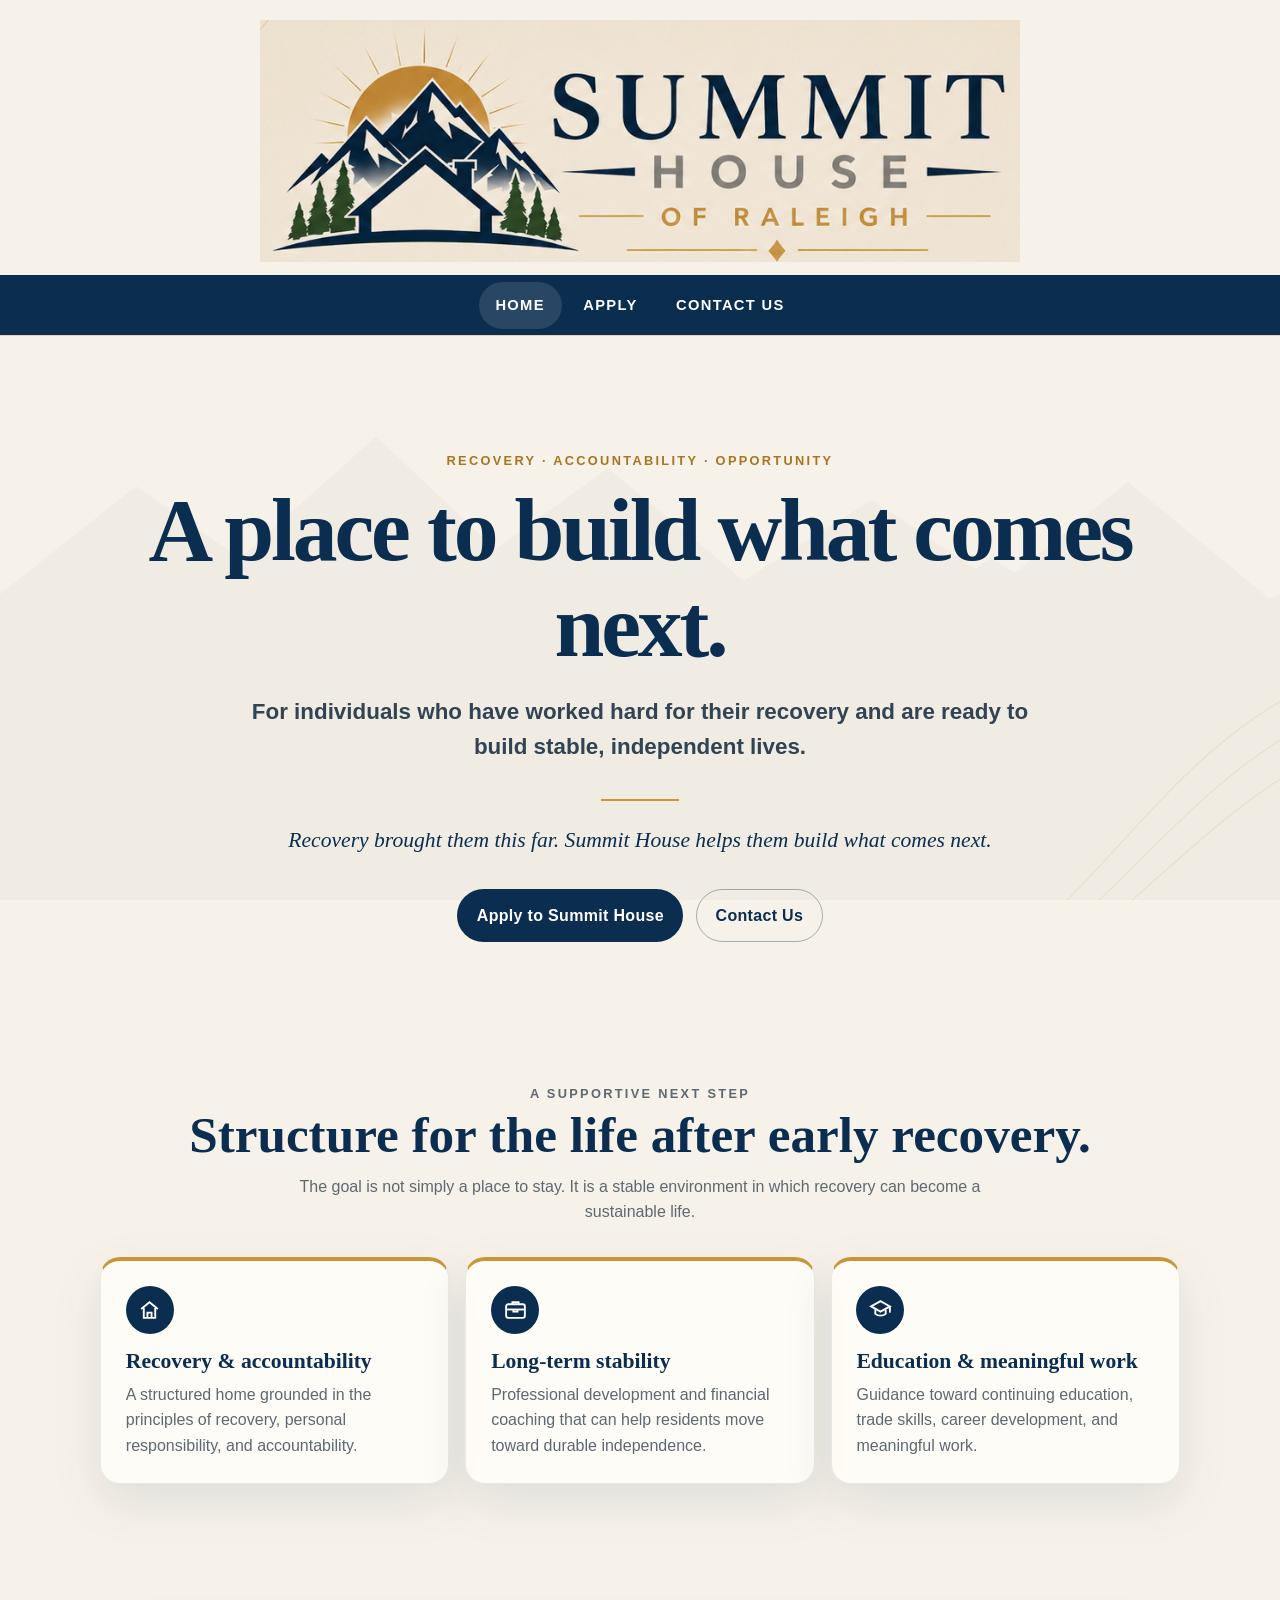
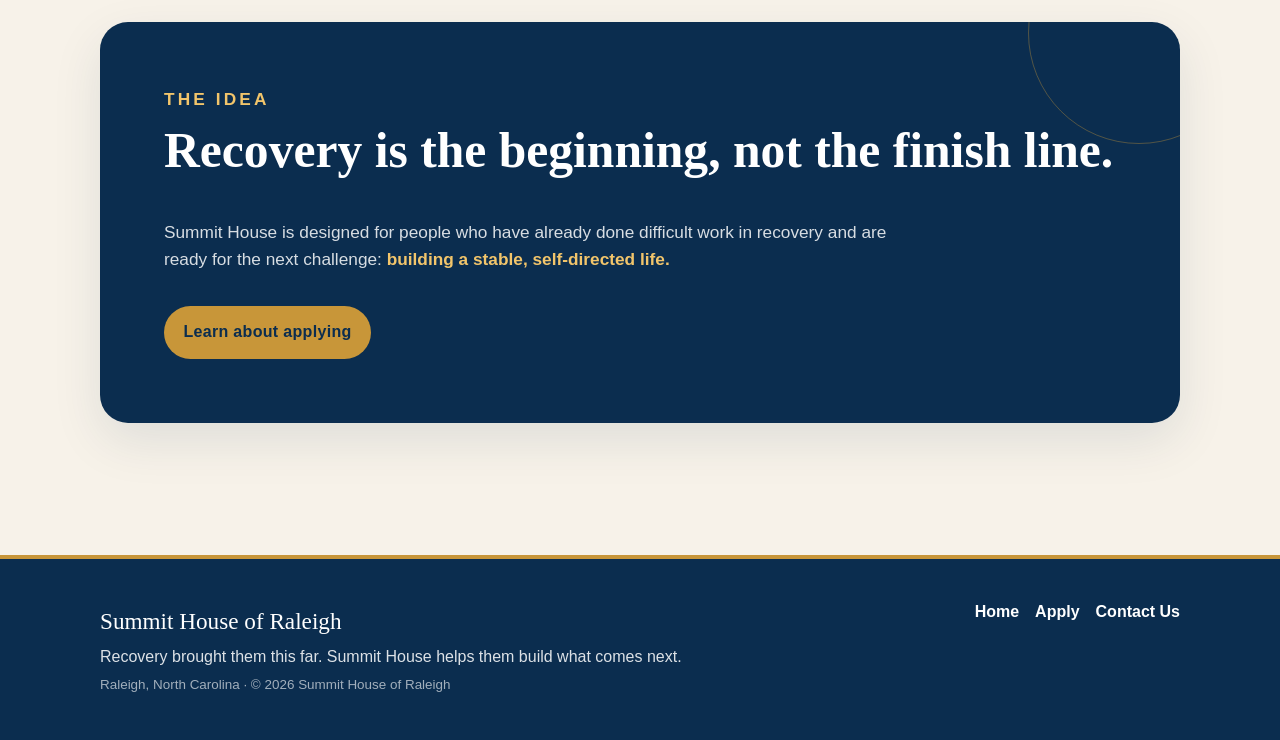
==== index.html @ 17d5e5f1 "Add files via upload" ====
<!doctype html>
<html lang="en">
<head>
  <meta charset="utf-8">
  <meta name="viewport" content="width=device-width, initial-scale=1">
  <title>Summit House of Raleigh | A Place to Build What Comes Next</title>
  <meta name="description" content="Summit House of Raleigh offers structured sober living for people who have worked hard for their recovery and are ready to build stable, independent lives.">
  <link rel="icon" href="assets/favicon.svg" type="image/svg+xml">
  <link rel="stylesheet" href="styles.css">
</head>
<body>
<a class="skip-link" href="#main">Skip to content</a>
<header class="site-header">
  <div class="brand-wrap">
    <a href="index.html" aria-label="Summit House of Raleigh home">
      <img class="brand-logo" src="assets/summit-house-logo.png" alt="Summit House of Raleigh">
    </a>
  </div>
  <div class="nav-shell">
    <nav class="nav" aria-label="Primary navigation">
      <a href="index.html" aria-current="page">Home</a>
      <a href="apply.html" >Apply</a>
      <a href="contact.html" >Contact Us</a>
    </nav>
  </div>
</header>

<main id="main">
  <section class="hero">
    <p class="eyebrow">Recovery · Accountability · Opportunity</p>
    <h1>A place to build what comes next.</h1>
    <p class="lead"><strong>For individuals who have worked hard for their recovery and are ready to build stable, independent lives.</strong></p>
    <p class="hero-quote">Recovery brought them this far. Summit House helps them build what comes next.</p>
    <div class="actions">
      <a class="button" href="apply.html">Apply to Summit House</a>
      <a class="button secondary" href="contact.html">Contact Us</a>
    </div>
  </section>

  <section class="section" aria-labelledby="support-title">
    <div class="section-title">
      <p class="eyebrow">A supportive next step</p>
      <h2 id="support-title">Structure for the life after early recovery.</h2>
      <p>The goal is not simply a place to stay. It is a stable environment in which recovery can become a sustainable life.</p>
    </div>

    <div class="cards">
      <article class="card">
        <div class="card-icon" aria-hidden="true">
          <svg viewBox="0 0 24 24" fill="none" stroke="currentColor" stroke-width="1.8"><path d="M4 11.5 12 5l8 6.5"/><path d="M6.5 10.5V20h11V10.5"/><path d="M10 20v-5h4v5"/></svg>
        </div>
        <h3>Recovery & accountability</h3>
        <p>A structured home grounded in the principles of recovery, personal responsibility, and accountability.</p>
      </article>

      <article class="card">
        <div class="card-icon" aria-hidden="true">
          <svg viewBox="0 0 24 24" fill="none" stroke="currentColor" stroke-width="1.8"><path d="M9 7V5h6v2"/><rect x="3" y="7" width="18" height="13" rx="2"/><path d="M3 12h18"/><path d="M10 12v2h4v-2"/></svg>
        </div>
        <h3>Long-term stability</h3>
        <p>Professional development and financial coaching that can help residents move toward durable independence.</p>
      </article>

      <article class="card">
        <div class="card-icon" aria-hidden="true">
          <svg viewBox="0 0 24 24" fill="none" stroke="currentColor" stroke-width="1.8"><path d="m3 9 9-5 9 5-9 5-9-5Z"/><path d="M7 12v4.2c2.8 2.2 7.2 2.2 10 0V12"/><path d="M21 9v6"/></svg>
        </div>
        <h3>Education & meaningful work</h3>
        <p>Guidance toward continuing education, trade skills, career development, and meaningful work.</p>
      </article>
    </div>
  </section>

  <section class="section">
    <div class="statement">
      <p class="eyebrow" style="color:#f2c56b">The idea</p>
      <h2>Recovery is the beginning, not the finish line.</h2>
      <p>Summit House is designed for people who have already done difficult work in recovery and are ready for the next challenge: <strong>building a stable, self-directed life.</strong></p>
      <div class="actions" style="justify-content:flex-start">
        <a class="button" style="background:#c89639;color:#0b2d4f" href="apply.html">Learn about applying</a>
      </div>
    </div>
  </section>
</main>
<footer class="site-footer">
  <div class="footer-inner">
    <div>
      <p class="footer-brand">Summit House of Raleigh</p>
      <p>Recovery brought them this far. Summit House helps them build what comes next.</p>
      <p class="smallprint">Raleigh, North Carolina · © 2026 Summit House of Raleigh</p>
    </div>
    <div class="footer-links">
      <a href="index.html">Home</a>
      <a href="apply.html">Apply</a>
      <a href="contact.html">Contact Us</a>
    </div>
  </div>
</footer>

<script src="script.js"></script>
</body>
</html>
---- styles.css ----
:root {
  --navy: #0b2d4f;
  --navy-2: #163f65;
  --gold: #c89639;
  --gold-dark: #a77521;
  --cream: #f7f2e9;
  --paper: #fffdf8;
  --green: #2f5a3a;
  --ink: #172536;
  --muted: #5d6872;
  --line: rgba(11, 45, 79, .13);
  --shadow: 0 18px 50px rgba(11,45,79,.10);
  --radius: 20px;
  --max: 1120px;
}

* { box-sizing: border-box; }

html { scroll-behavior: smooth; }

body {
  margin: 0;
  color: var(--ink);
  background: var(--cream) url("assets/brand-background.svg") center top / cover fixed;
  font-family: ui-sans-serif, -apple-system, BlinkMacSystemFont, "Segoe UI", Arial, sans-serif;
  line-height: 1.6;
}

img { max-width: 100%; display: block; }

a { color: inherit; }

.skip-link {
  position: absolute;
  left: -9999px;
  top: 0;
  z-index: 1000;
  background: var(--navy);
  color: white;
  padding: .7rem 1rem;
}
.skip-link:focus { left: .5rem; top: .5rem; }

.site-header {
  background: rgba(247,242,233,.94);
  backdrop-filter: blur(8px);
  border-bottom: 1px solid rgba(200,150,57,.34);
}

.brand-wrap {
  max-width: var(--max);
  margin: 0 auto;
  padding: 1.25rem 1.25rem .8rem;
}

.brand-logo {
  width: min(760px, 94vw);
  margin: 0 auto;
  mix-blend-mode: multiply;
}

.nav-shell {
  border-top: 1px solid rgba(11,45,79,.08);
  background: var(--navy);
}

.nav {
  max-width: var(--max);
  margin: 0 auto;
  display: flex;
  align-items: center;
  justify-content: center;
  gap: .3rem;
  padding: .35rem 1rem;
}

.nav a {
  color: white;
  text-decoration: none;
  font-size: .92rem;
  font-weight: 750;
  letter-spacing: .09em;
  text-transform: uppercase;
  padding: .75rem 1.05rem;
  border-radius: 999px;
}

.nav a:hover,
.nav a:focus-visible,
.nav a[aria-current="page"] {
  background: rgba(255,255,255,.12);
  outline: none;
}

.hero {
  max-width: var(--max);
  margin: 0 auto;
  padding: clamp(4rem, 9vw, 7.5rem) 1.25rem 4.6rem;
  text-align: center;
}

.eyebrow {
  margin: 0 0 .65rem;
  color: var(--gold-dark);
  font-size: .8rem;
  font-weight: 850;
  letter-spacing: .18em;
  text-transform: uppercase;
}

h1, h2, h3 {
  font-family: Georgia, "Times New Roman", serif;
  color: var(--navy);
  line-height: 1.08;
}

h1 {
  font-size: clamp(2.55rem, 7vw, 5.8rem);
  letter-spacing: -.035em;
  margin: 0 auto 1.15rem;
  max-width: 990px;
}

.hero .lead {
  max-width: 790px;
  margin: 0 auto;
  font-size: clamp(1.08rem, 2.2vw, 1.4rem);
  color: #324353;
}

.hero-quote {
  max-width: 760px;
  margin: 2.1rem auto 0;
  padding-top: 1.5rem;
  position: relative;
  font-family: Georgia, "Times New Roman", serif;
  font-size: clamp(1.12rem, 2vw, 1.35rem);
  font-style: italic;
  color: var(--navy);
}
.hero-quote:before {
  content: "";
  position: absolute;
  width: 78px;
  height: 2px;
  background: var(--gold);
  top: 0;
  left: calc(50% - 39px);
}

.actions {
  display: flex;
  flex-wrap: wrap;
  justify-content: center;
  gap: .8rem;
  margin-top: 2rem;
}

.button {
  display: inline-flex;
  justify-content: center;
  align-items: center;
  min-height: 46px;
  padding: .78rem 1.15rem;
  border-radius: 999px;
  border: 1px solid transparent;
  background: var(--navy);
  color: white;
  text-decoration: none;
  font-weight: 800;
  letter-spacing: .02em;
  cursor: pointer;
}
.button:hover, .button:focus-visible { background: var(--navy-2); outline: 3px solid rgba(200,150,57,.28); }
.button.secondary { background: transparent; color: var(--navy); border-color: rgba(11,45,79,.35); }
.button.secondary:hover { background: rgba(11,45,79,.06); }

.section {
  max-width: var(--max);
  margin: 0 auto;
  padding: 4.3rem 1.25rem;
}

.section.narrow { max-width: 850px; }

.section-title {
  text-align: center;
  margin: 0 0 2rem;
}

.section-title h2 {
  font-size: clamp(2rem, 4vw, 3.25rem);
  margin: .15rem 0 .7rem;
}
.section-title p { max-width: 720px; margin: 0 auto; color: var(--muted); }

.cards {
  display: grid;
  grid-template-columns: repeat(3, 1fr);
  gap: 1rem;
}

.card {
  background: rgba(255,253,248,.88);
  border: 1px solid rgba(11,45,79,.09);
  border-top: 4px solid var(--gold);
  border-radius: var(--radius);
  padding: 1.55rem;
  box-shadow: var(--shadow);
}

.card-icon {
  width: 48px;
  height: 48px;
  display: grid;
  place-items: center;
  border-radius: 50%;
  background: var(--navy);
  color: white;
  margin-bottom: 1rem;
}
.card-icon svg { width: 25px; height: 25px; }

.card h3 { font-size: 1.35rem; margin: 0 0 .55rem; }
.card p { margin: 0; color: var(--muted); }

.statement {
  background: var(--navy);
  color: white;
  border-radius: 28px;
  padding: clamp(2rem, 5vw, 4rem);
  box-shadow: var(--shadow);
  position: relative;
  overflow: hidden;
}
.statement:after {
  content: "";
  position: absolute;
  width: 220px;
  height: 220px;
  border: 1px solid rgba(200,150,57,.38);
  border-radius: 50%;
  right: -70px;
  top: -100px;
}
.statement h2 { color: white; margin-top: 0; font-size: clamp(2rem, 4vw, 3.1rem); }
.statement p { color: rgba(255,255,255,.84); max-width: 760px; font-size: 1.08rem; }
.statement strong { color: #f2c56b; }

.split {
  display: grid;
  grid-template-columns: 1.05fr .95fr;
  gap: 2rem;
  align-items: start;
}

.panel {
  background: rgba(255,253,248,.88);
  border: 1px solid rgba(11,45,79,.10);
  border-radius: var(--radius);
  padding: clamp(1.4rem, 3vw, 2rem);
  box-shadow: var(--shadow);
}

.panel h2 { margin-top: 0; font-size: 2rem; }

.check-list {
  list-style: none;
  padding: 0;
  margin: 1.4rem 0 0;
}
.check-list li {
  position: relative;
  padding: .7rem 0 .7rem 2rem;
  border-bottom: 1px solid var(--line);
}
.check-list li:last-child { border-bottom: 0; }
.check-list li:before {
  content: "✓";
  position: absolute;
  left: 0;
  top: .68rem;
  width: 1.35rem;
  height: 1.35rem;
  border-radius: 50%;
  background: rgba(47,90,58,.12);
  color: var(--green);
  display: grid;
  place-items: center;
  font-weight: 900;
}

.note {
  background: rgba(200,150,57,.10);
  border-left: 4px solid var(--gold);
  padding: 1rem 1.1rem;
  border-radius: 0 12px 12px 0;
  color: #4a5158;
  font-size: .94rem;
}

form {
  display: grid;
  gap: 1rem;
}

.field { display: grid; gap: .38rem; }
label { color: var(--navy); font-weight: 750; font-size: .94rem; }
input, select, textarea {
  width: 100%;
  border: 1px solid rgba(11,45,79,.22);
  background: white;
  color: var(--ink);
  border-radius: 11px;
  padding: .78rem .85rem;
  font: inherit;
}
textarea { min-height: 130px; resize: vertical; }
input:focus, select:focus, textarea:focus {
  outline: 3px solid rgba(200,150,57,.24);
  border-color: var(--gold-dark);
}

.form-grid {
  display: grid;
  grid-template-columns: 1fr 1fr;
  gap: 1rem;
}

.form-status {
  display: none;
  margin: .25rem 0 0;
  padding: .8rem 1rem;
  border-radius: 10px;
  background: rgba(11,45,79,.07);
  color: var(--navy);
}
.form-status.show { display: block; }

.contact-cards {
  display: grid;
  grid-template-columns: repeat(2, 1fr);
  gap: 1rem;
}
.contact-card a { color: var(--navy); font-weight: 800; text-decoration-thickness: 1px; }

.site-footer {
  margin-top: 4rem;
  background: var(--navy);
  color: rgba(255,255,255,.86);
  border-top: 4px solid var(--gold);
}
.footer-inner {
  max-width: var(--max);
  margin: 0 auto;
  padding: 2.5rem 1.25rem;
  display: grid;
  grid-template-columns: 1.25fr .75fr;
  gap: 2rem;
}
.footer-brand {
  font-family: Georgia, "Times New Roman", serif;
  color: white;
  font-size: 1.45rem;
  margin: 0 0 .35rem;
}
.footer-inner p { margin: .25rem 0; }
.footer-links { display: flex; gap: 1rem; justify-content: flex-end; align-items: start; flex-wrap: wrap; }
.footer-links a { color: white; text-decoration: none; font-weight: 700; }
.footer-links a:hover { text-decoration: underline; }

.smallprint {
  font-size: .84rem;
  color: rgba(255,255,255,.62);
}

@media (max-width: 780px) {
  .brand-wrap { padding-top: .8rem; }
  .nav { justify-content: space-around; gap: 0; }
  .nav a { padding: .65rem .7rem; font-size: .78rem; }
  .hero { padding-top: 3.5rem; }
  .cards, .split, .contact-cards, .footer-inner { grid-template-columns: 1fr; }
  .footer-links { justify-content: flex-start; }
  .form-grid { grid-template-columns: 1fr; }
}
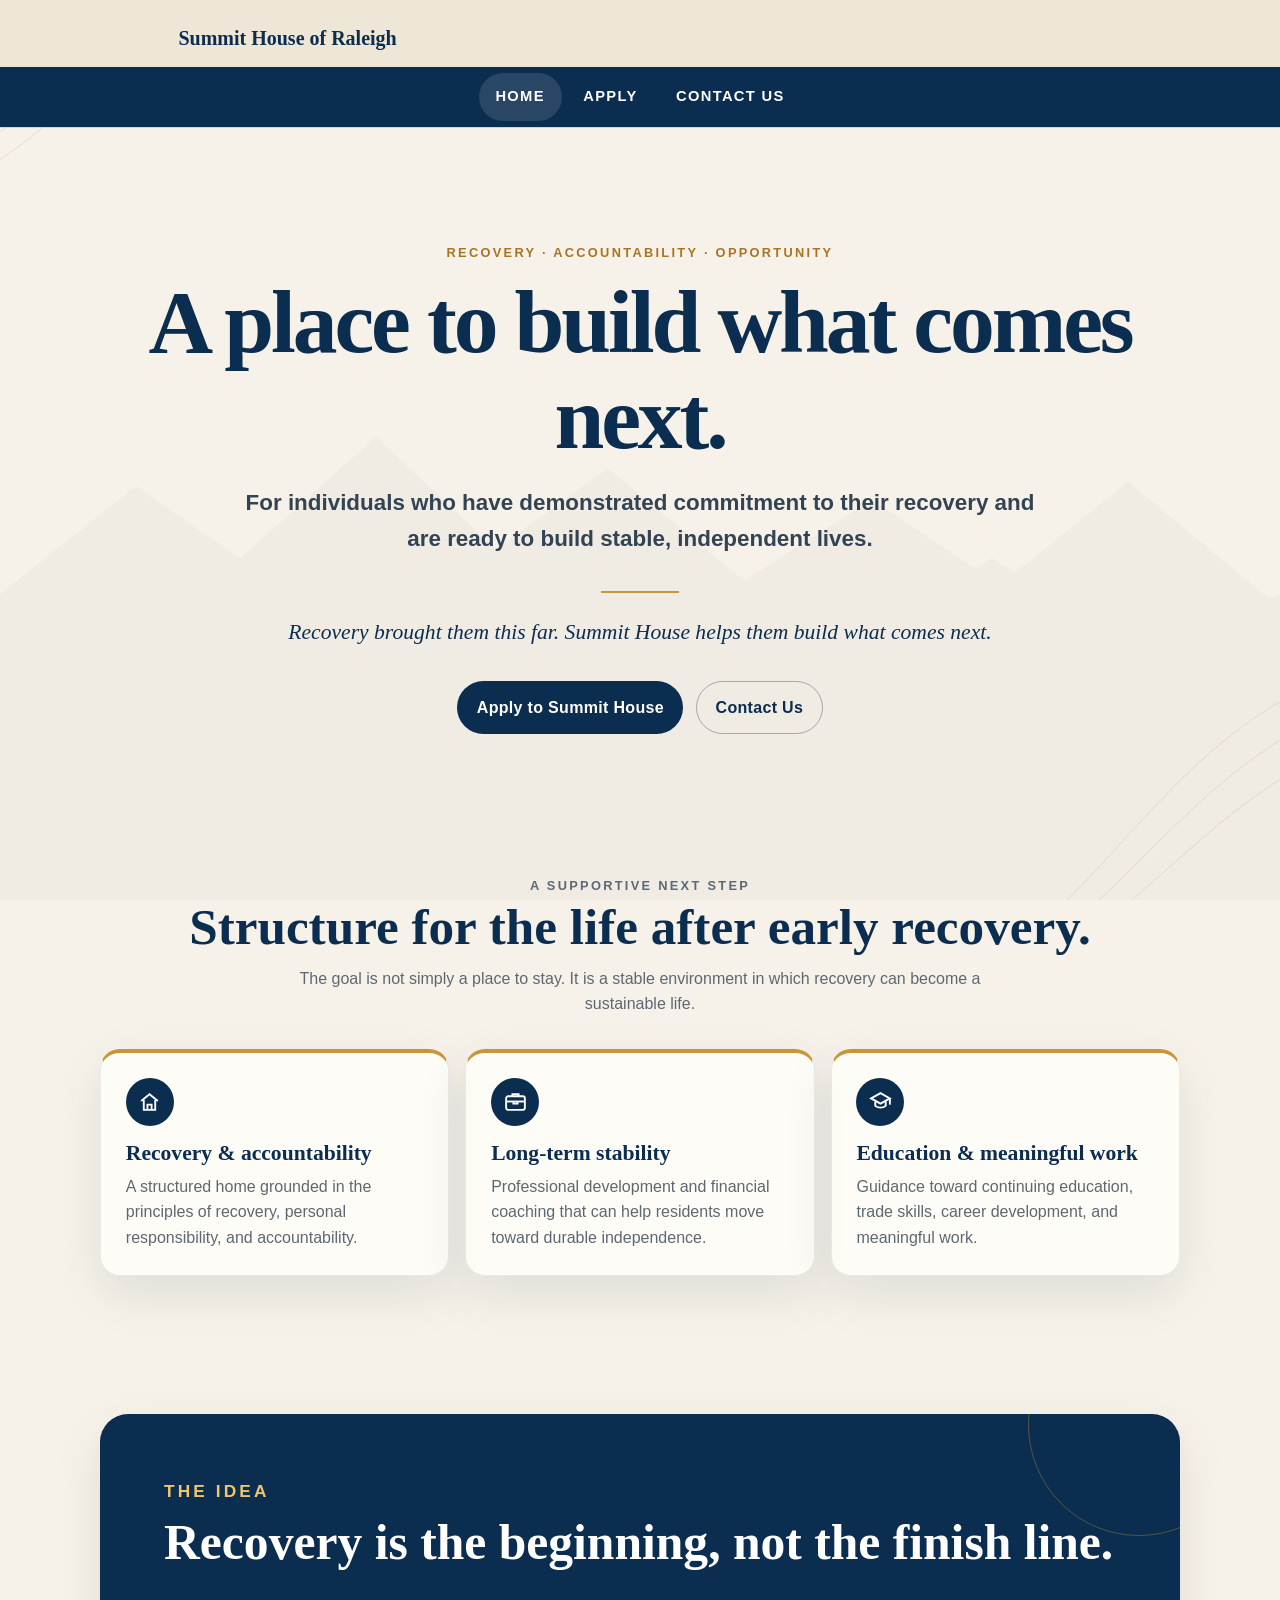
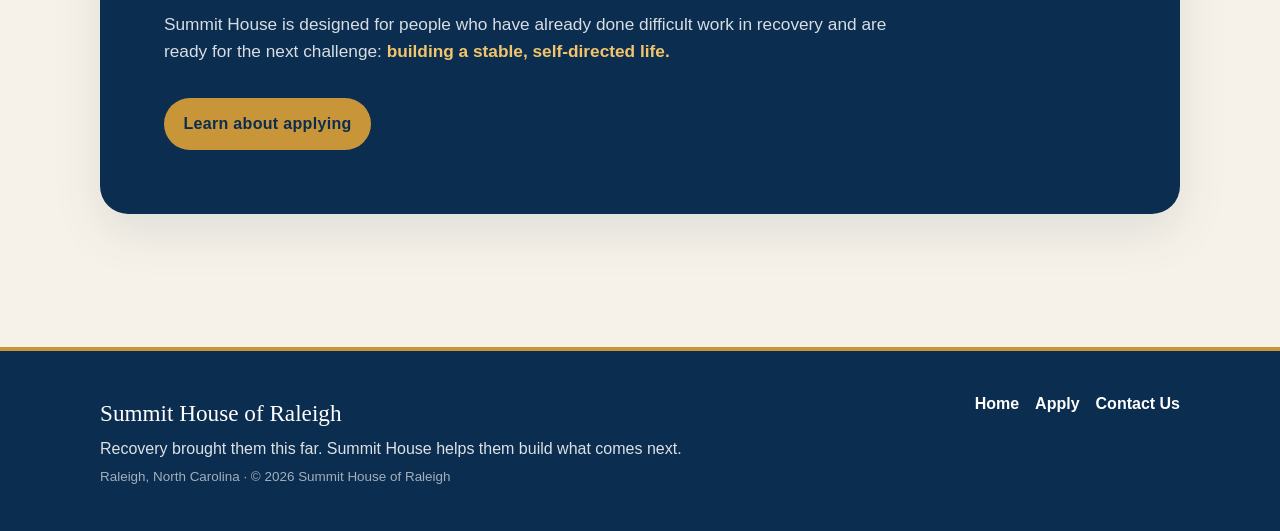
==== commit 0c9217ca: "Use small logo + site title in header; update header styles\n\nCo-authored-by: Copilot <223556219+Co" ====
--- a/index.html
+++ b/index.html
@@ -12,8 +12,9 @@
 <a class="skip-link" href="#main">Skip to content</a>
 <header class="site-header">
   <div class="brand-wrap">
-    <a href="index.html" aria-label="Summit House of Raleigh home">
-      <img class="brand-logo" src="assets/summit-house-logo.png" alt="Summit House of Raleigh">
+    <a href="index.html" aria-label="Summit House of Raleigh home" class="brand-link">
+      <img class="brand-mark" src="assets/logo.png" alt="">
+      <span class="brand-name">Summit House of Raleigh</span>
     </a>
   </div>
   <div class="nav-shell">
@@ -29,7 +30,7 @@
   <section class="hero">
     <p class="eyebrow">Recovery · Accountability · Opportunity</p>
     <h1>A place to build what comes next.</h1>
-    <p class="lead"><strong>For individuals who have worked hard for their recovery and are ready to build stable, independent lives.</strong></p>
+    <p class="lead"><strong>For individuals who have demonstrated commitment to their recovery and are ready to build stable, independent lives.</strong></p>
     <p class="hero-quote">Recovery brought them this far. Summit House helps them build what comes next.</p>
     <div class="actions">
       <a class="button" href="apply.html">Apply to Summit House</a>
--- a/styles.css
+++ b/styles.css
@@ -43,7 +43,7 @@
 .skip-link:focus { left: .5rem; top: .5rem; }
 
 .site-header {
-  background: rgba(247,242,233,.94);
+  background: transparent;
   backdrop-filter: blur(8px);
   border-bottom: 1px solid rgba(200,150,57,.34);
 }
@@ -52,12 +52,49 @@
   max-width: var(--max);
   margin: 0 auto;
   padding: 1.25rem 1.25rem .8rem;
+  position: relative;
+  z-index: 0;
+}
+.brand-wrap::before {
+  content: "";
+  position: absolute;
+  left: 50%;
+  transform: translateX(-50%);
+  top: 0;
+  bottom: 0;
+  width: 100vw;
+  background: #eee6d6;
+  z-index: -1;
 }
 
 .brand-logo {
   width: min(760px, 94vw);
   margin: 0 auto;
   mix-blend-mode: multiply;
+}
+
+.brand-link {
+  display: inline-flex;
+  align-items: center;
+  gap: .9rem;
+  text-decoration: none;
+  color: inherit;
+}
+.brand-mark {
+  width: 64px;
+  height: auto;
+  display: block;
+}
+.brand-name {
+  font-family: Georgia, "Times New Roman", serif;
+  font-size: 1.25rem;
+  color: var(--navy);
+  font-weight: 700;
+}
+
+@media (max-width: 780px) {
+  .brand-mark { width: 48px; }
+  .brand-name { font-size: 1.05rem; }
 }
 
 .nav-shell {
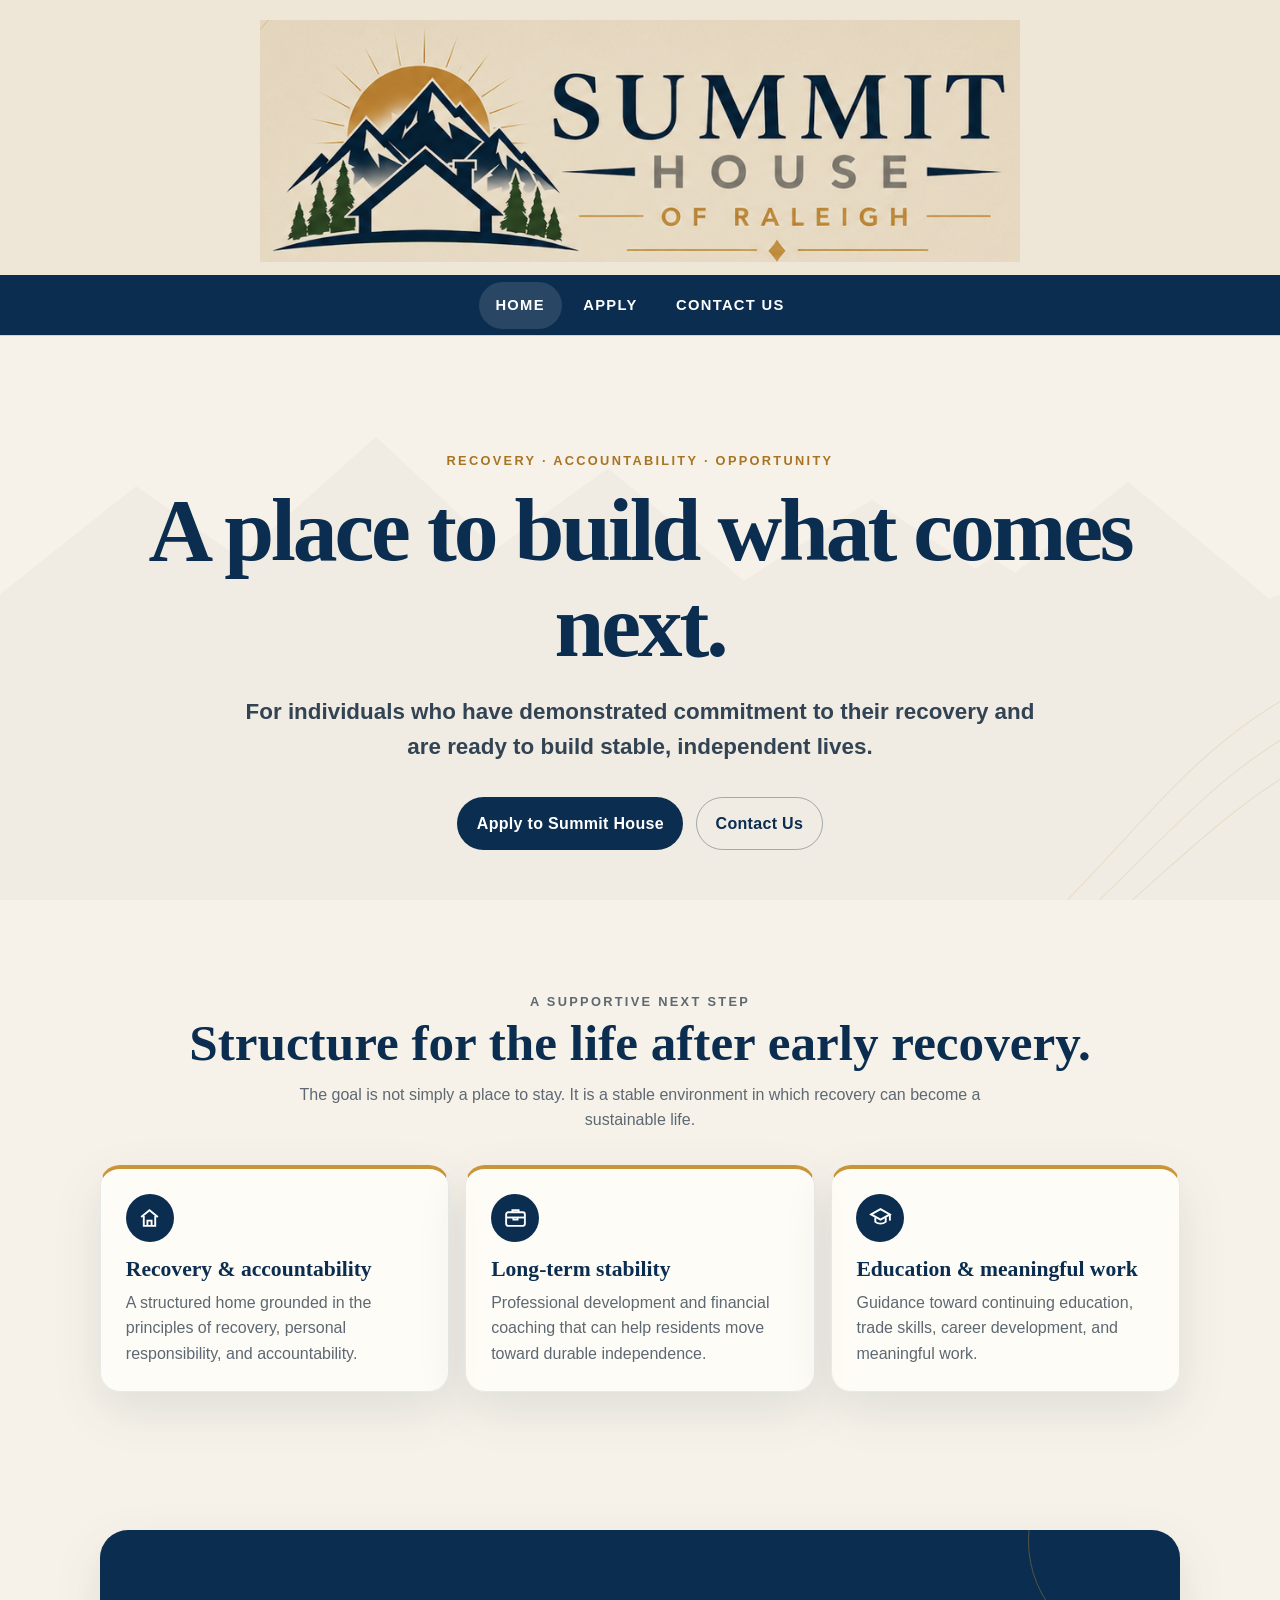
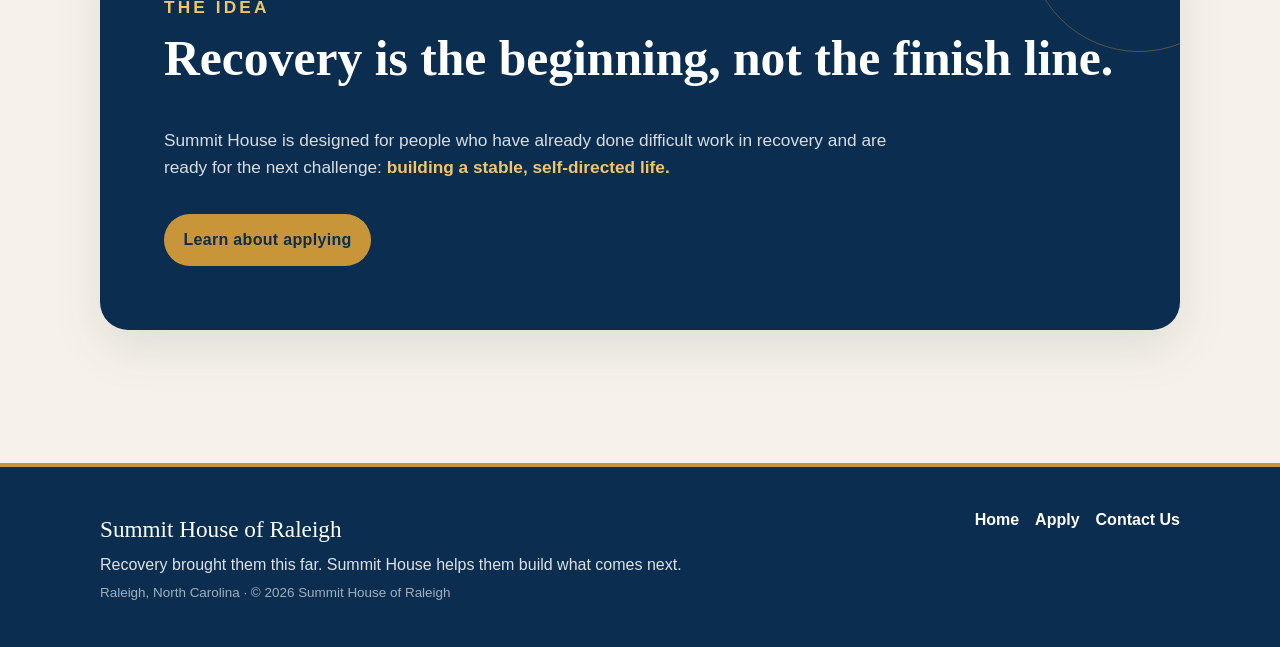
==== commit 97a80d69: "Scale down header logo to ~70% (45px desktop, 40px mobile)\n\nCo-authored-by: Copilot <223556219+Cop" ====
--- a/index.html
+++ b/index.html
@@ -12,9 +12,8 @@
 <a class="skip-link" href="#main">Skip to content</a>
 <header class="site-header">
   <div class="brand-wrap">
-    <a href="index.html" aria-label="Summit House of Raleigh home" class="brand-link">
-      <img class="brand-mark" src="assets/logo.png" alt="">
-      <span class="brand-name">Summit House of Raleigh</span>
+    <a href="index.html" aria-label="Summit House of Raleigh home">
+      <img class="brand-logo" src="assets/summit-house-logo.png" alt="Summit House of Raleigh">
     </a>
   </div>
   <div class="nav-shell">
@@ -31,7 +30,6 @@
     <p class="eyebrow">Recovery · Accountability · Opportunity</p>
     <h1>A place to build what comes next.</h1>
     <p class="lead"><strong>For individuals who have demonstrated commitment to their recovery and are ready to build stable, independent lives.</strong></p>
-    <p class="hero-quote">Recovery brought them this far. Summit House helps them build what comes next.</p>
     <div class="actions">
       <a class="button" href="apply.html">Apply to Summit House</a>
       <a class="button secondary" href="contact.html">Contact Us</a>
--- a/styles.css
+++ b/styles.css
@@ -73,28 +73,30 @@
   mix-blend-mode: multiply;
 }
 
+/* Header brand layout: small mark + large title */
 .brand-link {
   display: inline-flex;
   align-items: center;
-  gap: .9rem;
+  gap: 1rem;
   text-decoration: none;
   color: inherit;
 }
 .brand-mark {
-  width: 64px;
+  width: 45px; /* ~70% of previous 64px */
   height: auto;
   display: block;
 }
 .brand-name {
   font-family: Georgia, "Times New Roman", serif;
-  font-size: 1.25rem;
+  font-size: clamp(1.8rem, 4vw, 3.8rem);
   color: var(--navy);
-  font-weight: 700;
+  font-weight: 800;
+  line-height: 1;
 }
 
 @media (max-width: 780px) {
-  .brand-mark { width: 48px; }
-  .brand-name { font-size: 1.05rem; }
+  .brand-mark { width: 40px; /* ~70% of previous 56px */ }
+  .brand-name { font-size: clamp(1.4rem, 6vw, 2.4rem); }
 }
 
 .nav-shell {
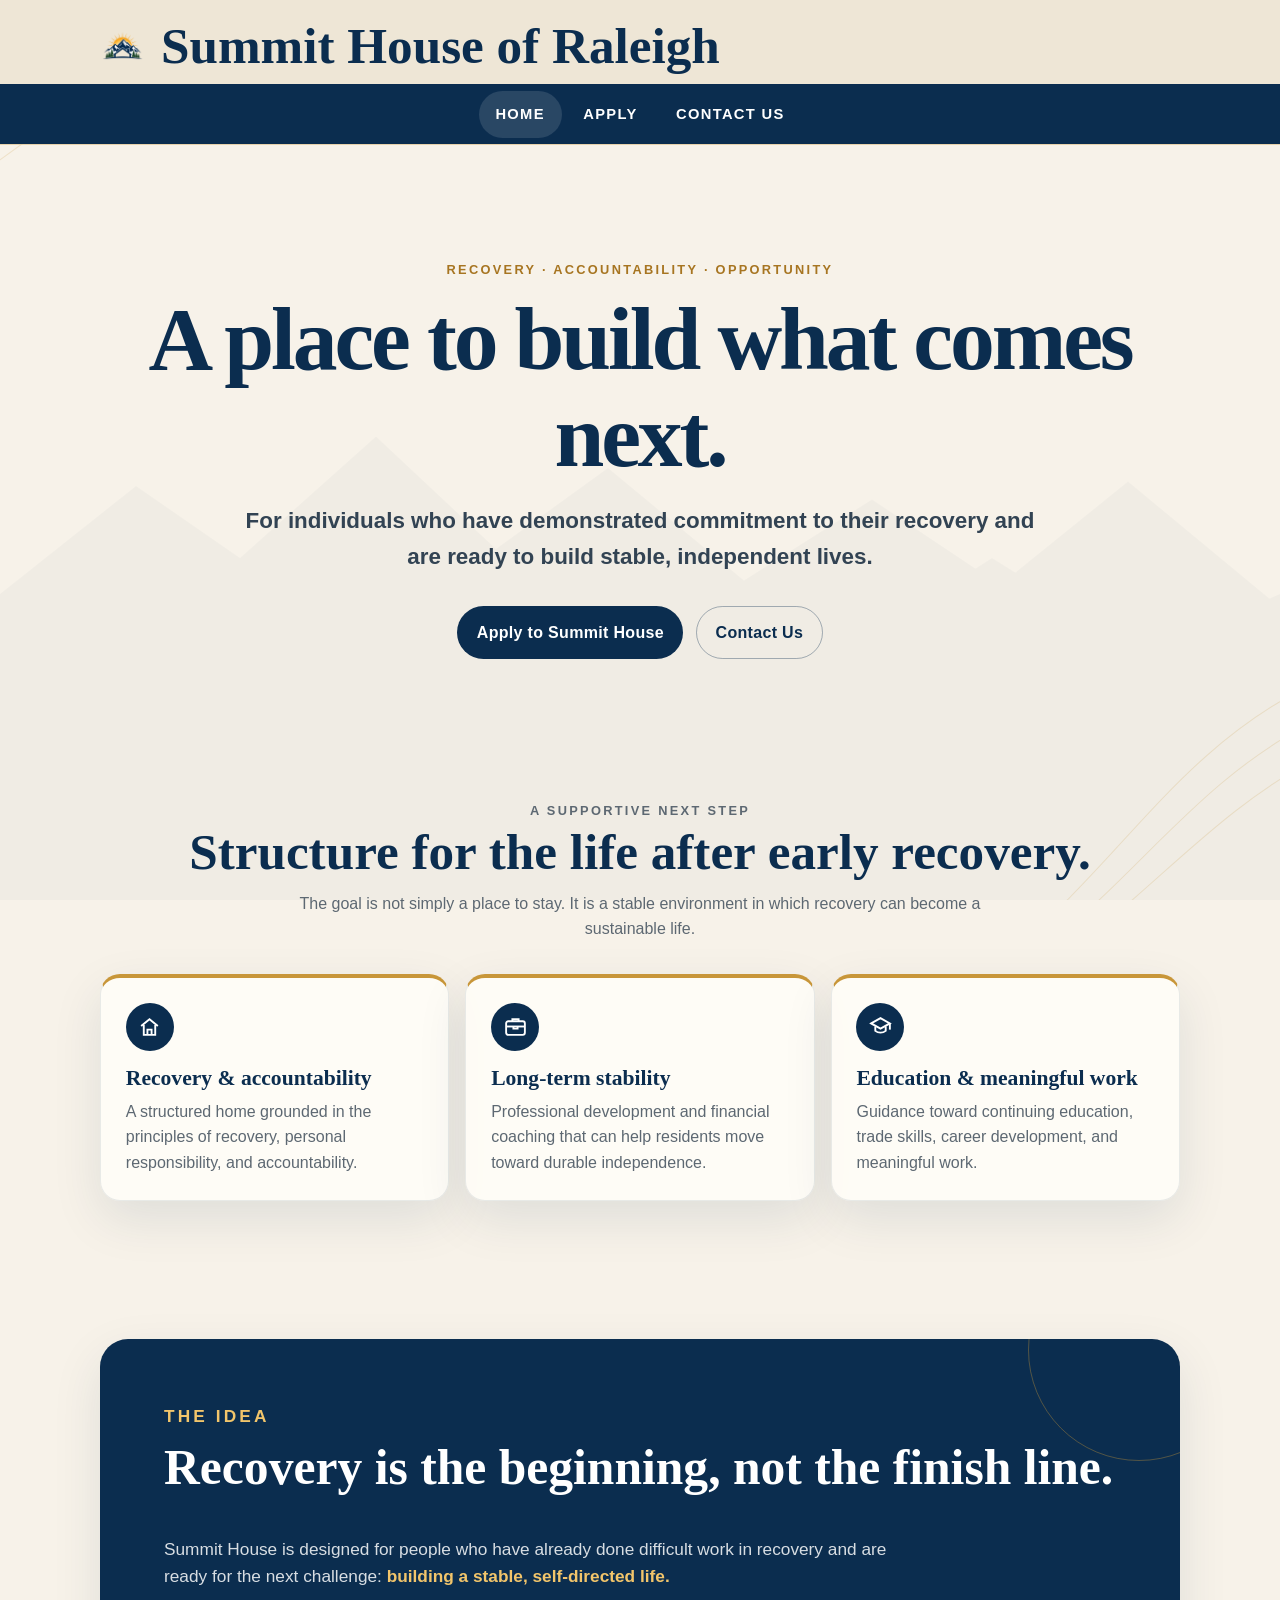
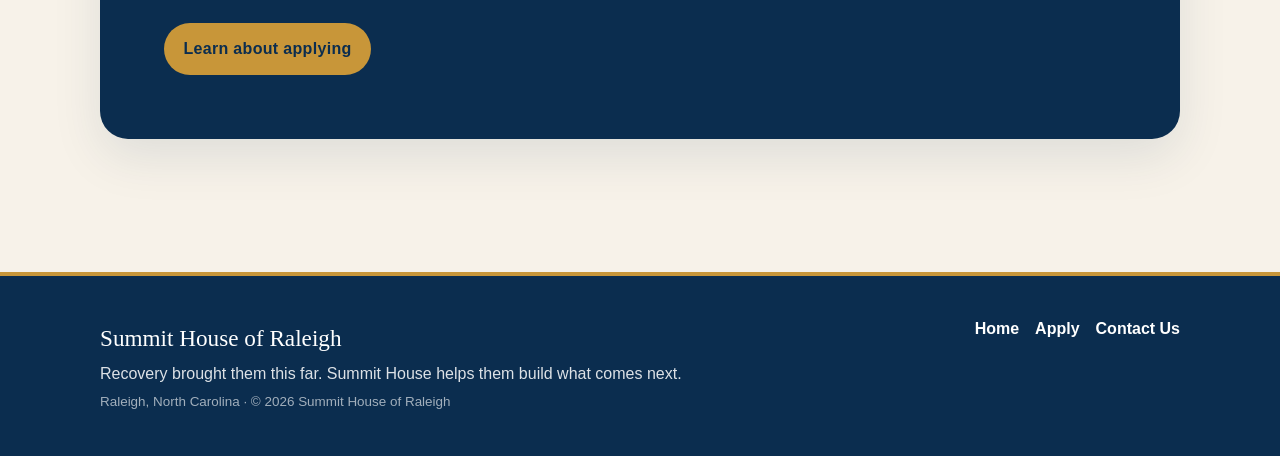
==== commit fd3d1dfd: "Standardize header across pages using small logo + site title\n\nCo-authored-by: Copilot <223556219+" ====
--- a/index.html
+++ b/index.html
@@ -12,15 +12,16 @@
 <a class="skip-link" href="#main">Skip to content</a>
 <header class="site-header">
   <div class="brand-wrap">
-    <a href="index.html" aria-label="Summit House of Raleigh home">
-      <img class="brand-logo" src="assets/summit-house-logo.png" alt="Summit House of Raleigh">
+    <a href="index.html" aria-label="Summit House of Raleigh home" class="brand-link">
+      <img class="brand-mark" src="assets/logo.png" alt="">
+      <span class="brand-name">Summit House of Raleigh</span>
     </a>
   </div>
   <div class="nav-shell">
     <nav class="nav" aria-label="Primary navigation">
       <a href="index.html" aria-current="page">Home</a>
-      <a href="apply.html" >Apply</a>
-      <a href="contact.html" >Contact Us</a>
+      <a href="apply.html">Apply</a>
+      <a href="contact.html">Contact Us</a>
     </nav>
   </div>
 </header>
--- a/styles.css
+++ b/styles.css
@@ -68,7 +68,7 @@
 }
 
 .brand-logo {
-  width: min(760px, 94vw);
+  width: min(460px, 94vw);
   margin: 0 auto;
   mix-blend-mode: multiply;
 }
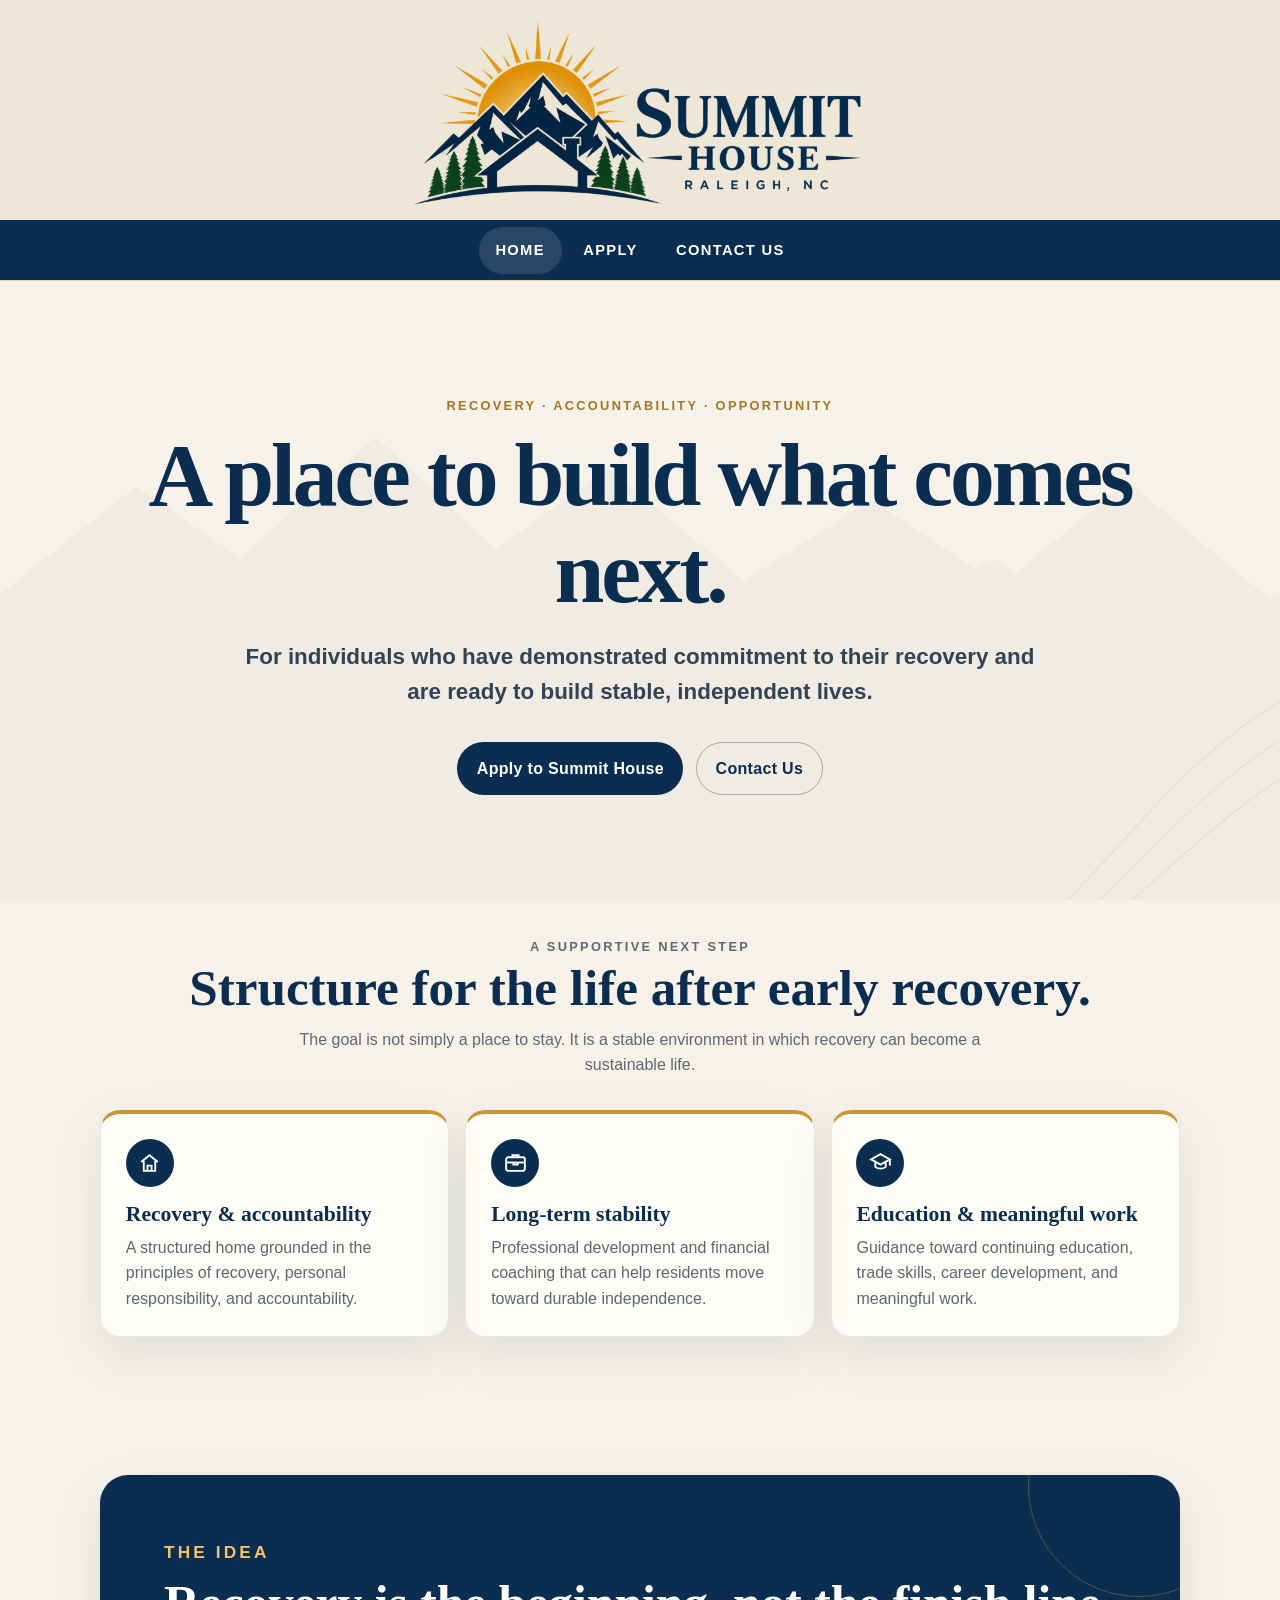
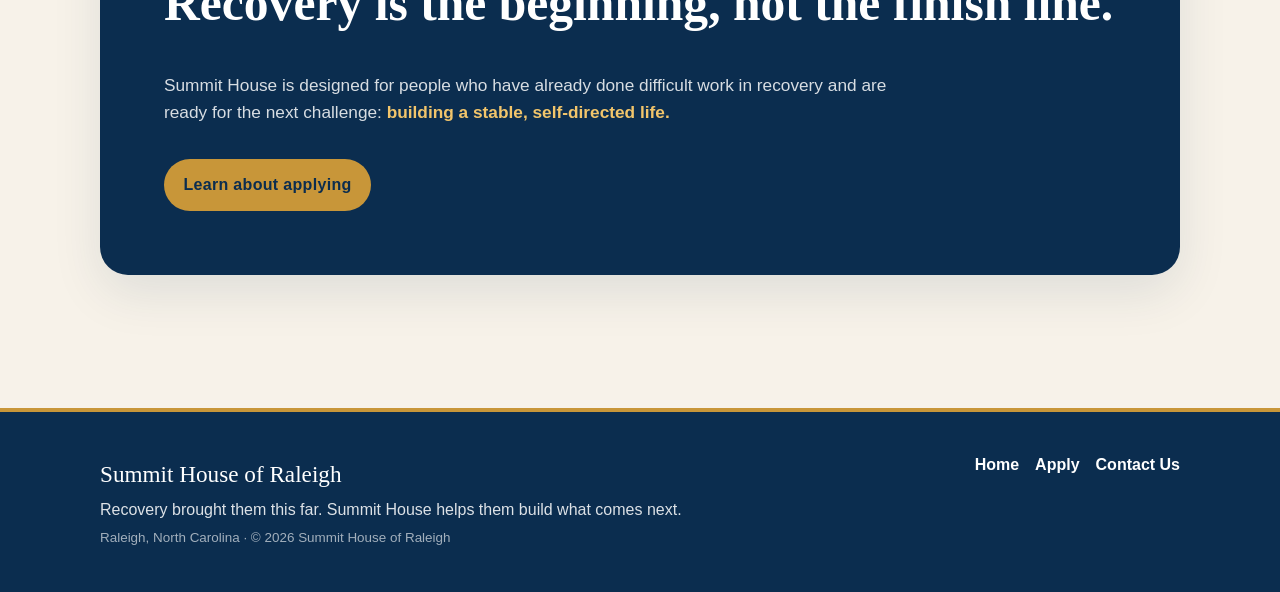
==== commit 9ed2ffc2: "Revert headers on main pages to original full-brand logo; keep thanks page using small mark + title\" ====
--- a/index.html
+++ b/index.html
@@ -12,9 +12,8 @@
 <a class="skip-link" href="#main">Skip to content</a>
 <header class="site-header">
   <div class="brand-wrap">
-    <a href="index.html" aria-label="Summit House of Raleigh home" class="brand-link">
-      <img class="brand-mark" src="assets/logo.png" alt="">
-      <span class="brand-name">Summit House of Raleigh</span>
+    <a href="index.html" aria-label="Summit House of Raleigh home">
+      <img class="brand-logo" src="assets/summit-house-logo.png" alt="Summit House of Raleigh">
     </a>
   </div>
   <div class="nav-shell">
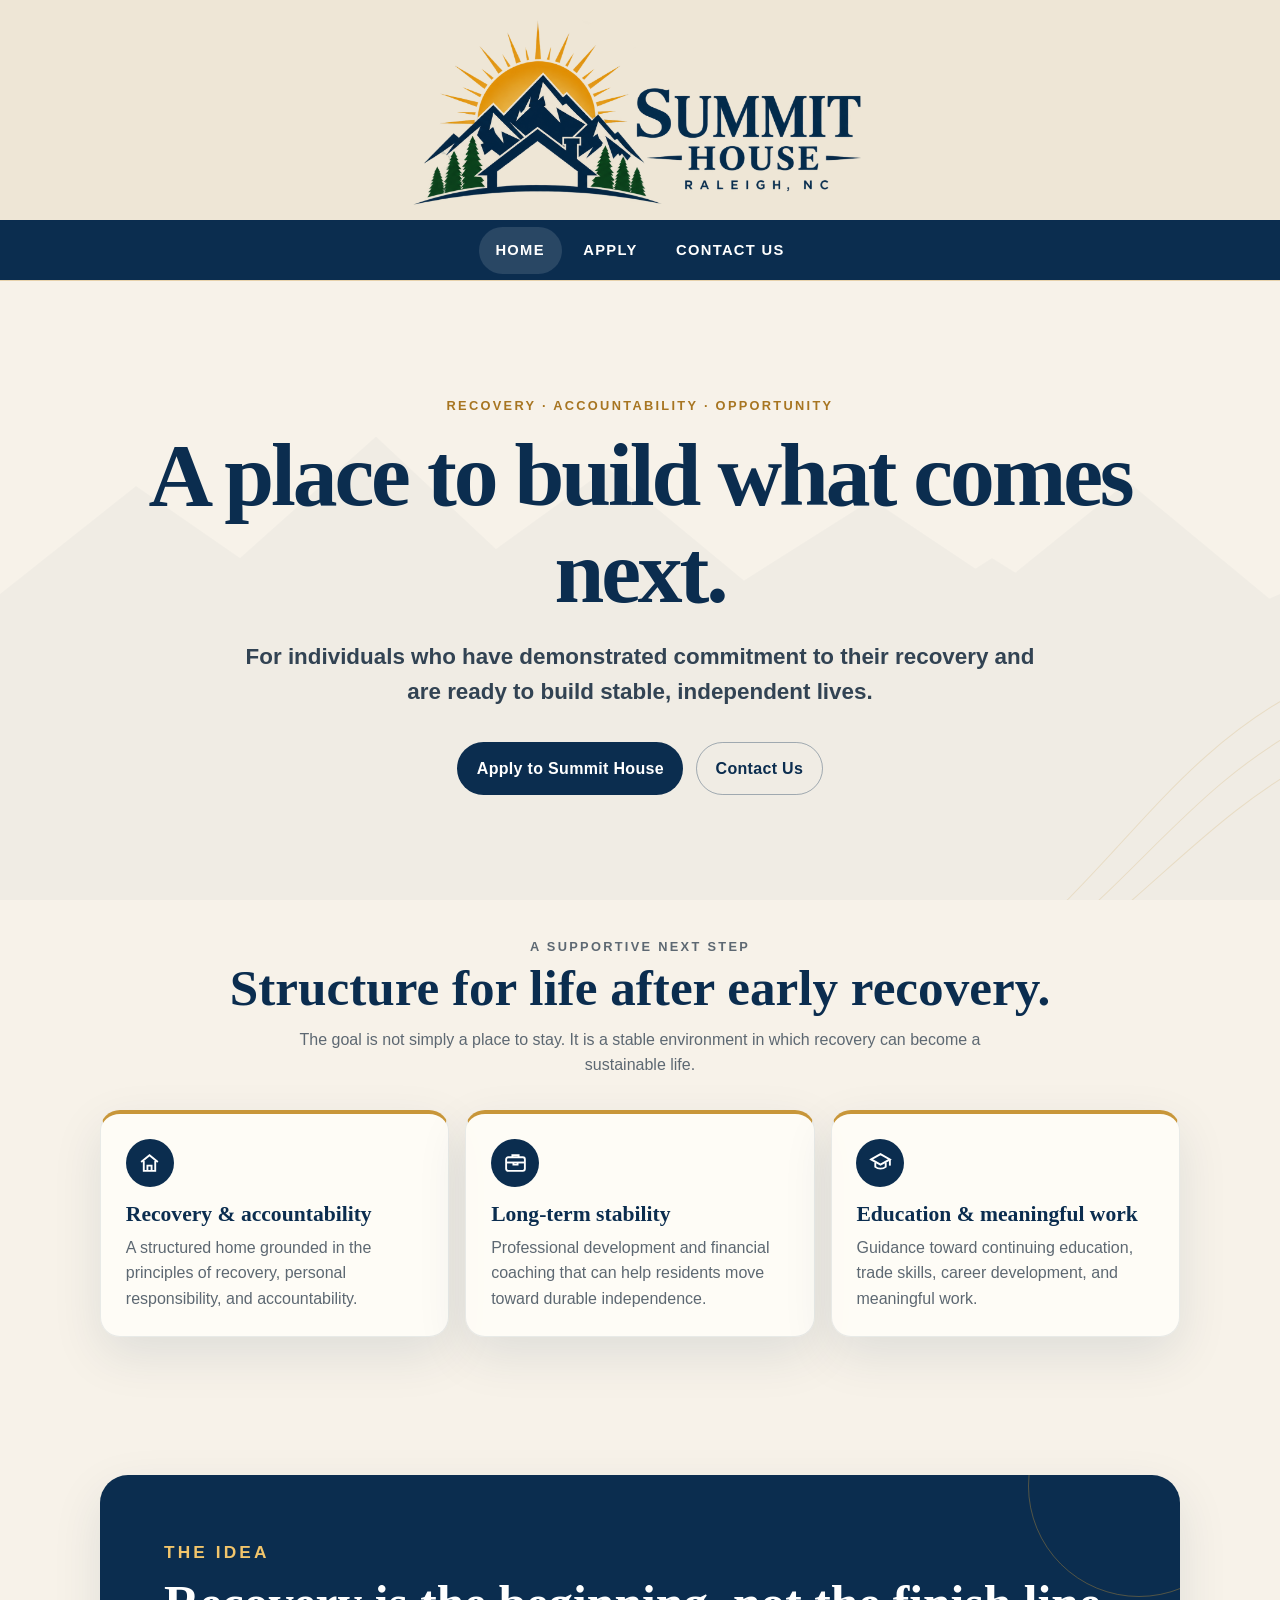
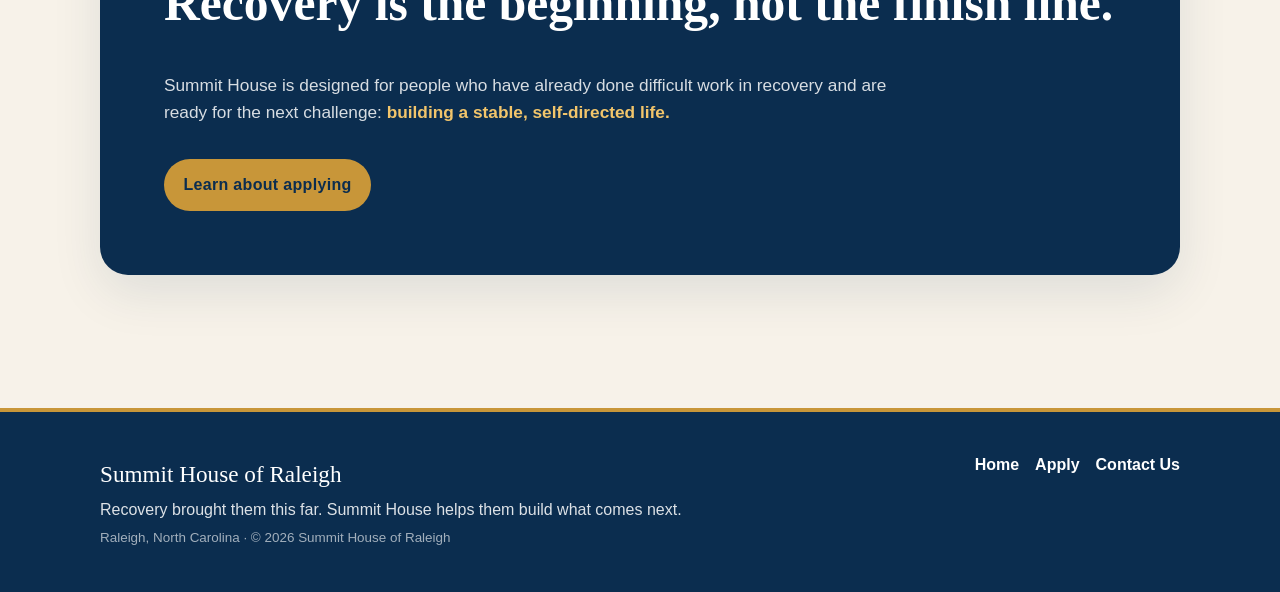
==== commit ea59d009: "tweaks and updates" ====
--- a/index.html
+++ b/index.html
@@ -39,7 +39,7 @@
   <section class="section" aria-labelledby="support-title">
     <div class="section-title">
       <p class="eyebrow">A supportive next step</p>
-      <h2 id="support-title">Structure for the life after early recovery.</h2>
+      <h2 id="support-title">Structure for life after early recovery.</h2>
       <p>The goal is not simply a place to stay. It is a stable environment in which recovery can become a sustainable life.</p>
     </div>
 
